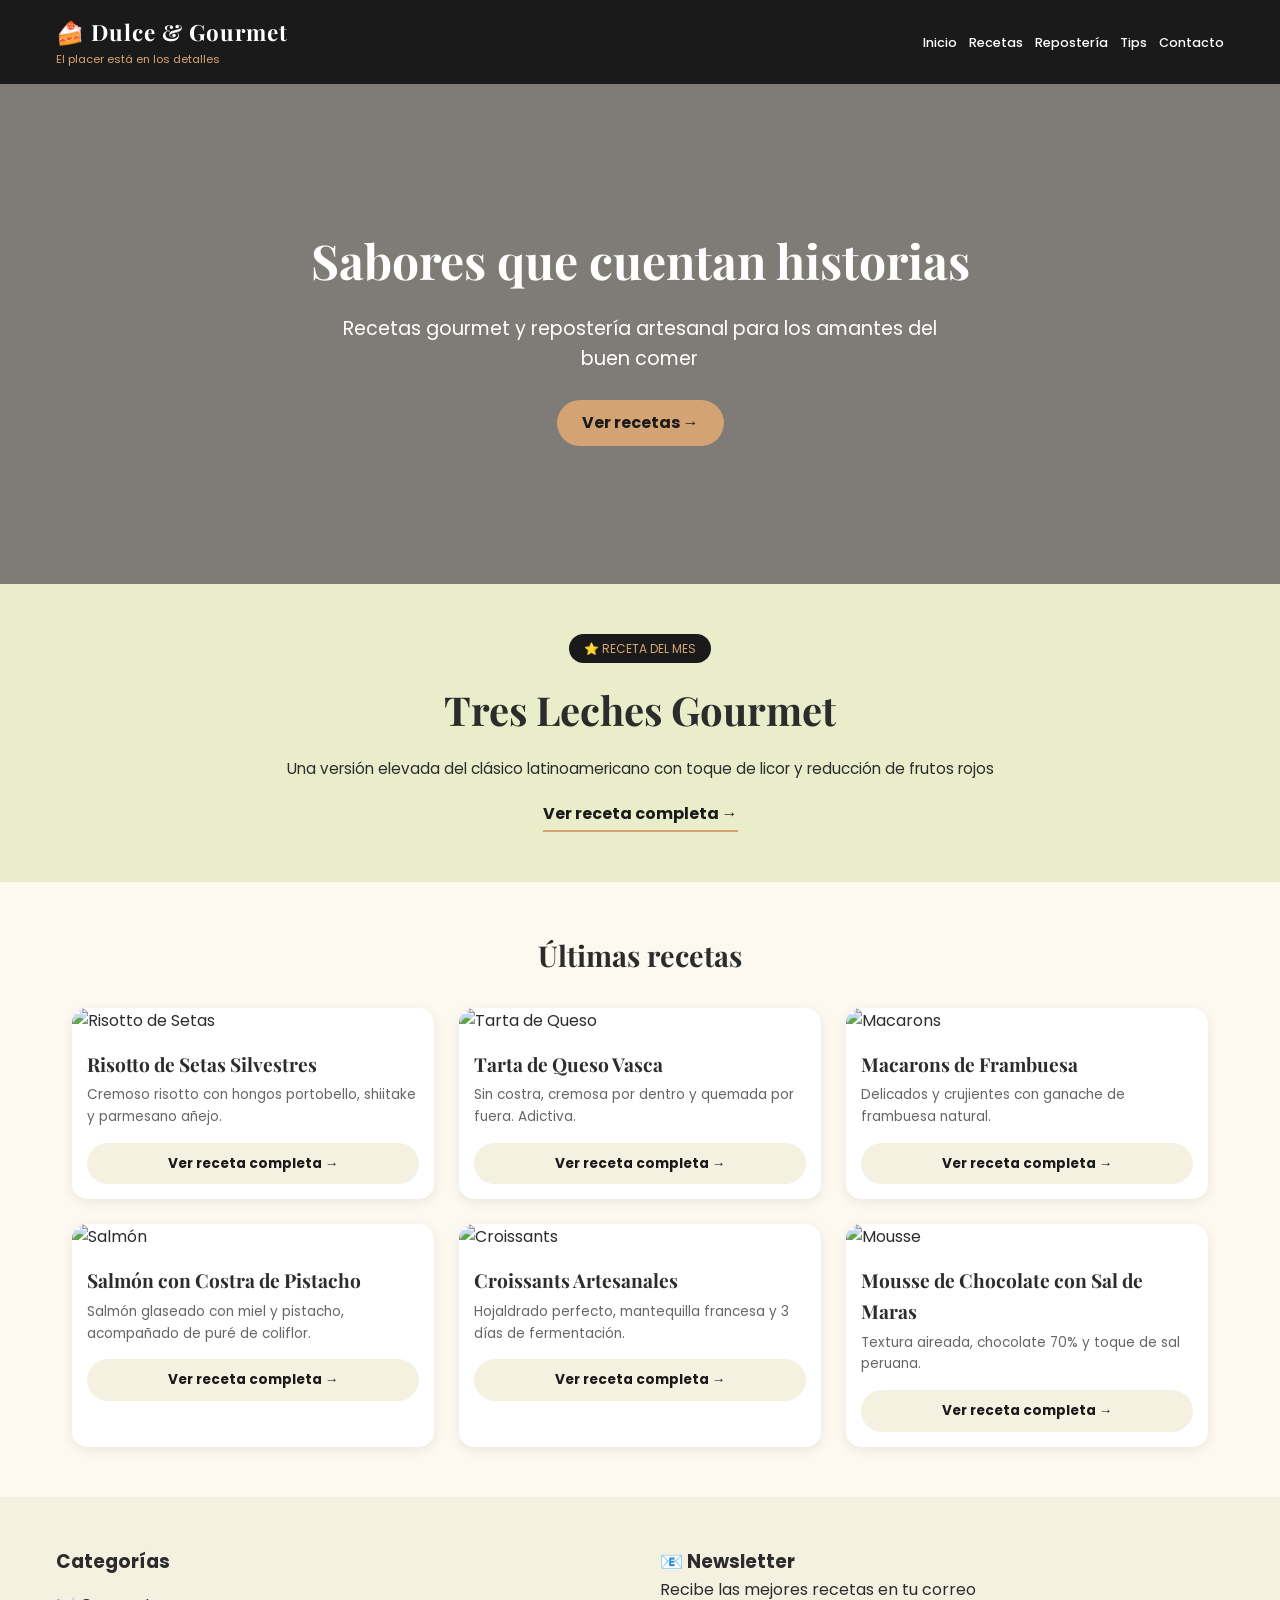
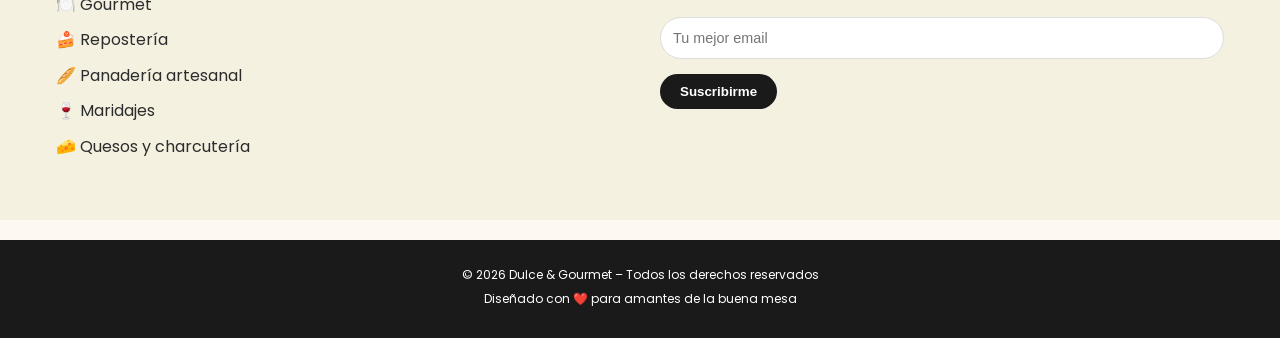
==== index.html @ e932279c "Add files via upload" ====
<!DOCTYPE html>
<html lang="es">
<head>
    <meta charset="UTF-8">
    <meta name="viewport" content="width=device-width, initial-scale=1.0, user-scalable=yes">
    <title>Dulce & Gourmet | Blog de cocina y repostería</title>
    <link rel="stylesheet" href="estilo.css">
    <link href="https://fonts.googleapis.com/css2?family=Playfair+Display:wght@400;700;900&family=Poppins:wght@300;400;500;600&display=swap" rel="stylesheet">
</head>
<body>

    <header>
        <div class="container">
            <div class="logo">
                <h1>🍰 Dulce & Gourmet</h1>
                <p>El placer está en los detalles</p>
            </div>
            <nav>
                <ul>
                    <li><a href="index.html">Inicio</a></li>
                    <li><a href="Secundarioas/recetas.html">Recetas</a></li>
                    <li><a href="Secundarioas/reposteria.html">Repostería</a></li>
                    <li><a href="Secundarioas/Tips.html">Tips</a></li>
                    <li><a href="Secundarioas/contacto.html">Contacto</a></li>
                </ul>
            </nav>
        </div>
    </header>

    <section class="hero">
        <div class="hero-content">
            <h2>Sabores que cuentan historias</h2>
            <p>Recetas gourmet y repostería artesanal para los amantes del buen comer</p>
            <a href="Secundarioas/recetas.html" class="btn">Ver recetas →</a>
        </div>
    </section>

    <section class="destacado">
        <div class="container">
            <span class="etiqueta">⭐ Receta del mes</span>
            <h2>Tres Leches Gourmet</h2>
            <p>Una versión elevada del clásico latinoamericano con toque de licor y reducción de frutos rojos</p>
            <a href="tarjeta1.html" class="btn-secundario">Ver receta completa →</a>
        </div>
    </section>

    <section class="recetas">
        <div class="container">
            <h2 class="section-title">Últimas recetas</h2>
            <div class="grid">
                
                <div class="tarjeta">
                    <img src="https://images.unsplash.com/photo-1476124369491-e7addf5db371?ixlib=rb-4.0.3&auto=format&fit=crop&w=800&q=80" alt="Risotto de Setas">
                    <h3>Risotto de Setas Silvestres</h3>
                    <p>Cremoso risotto con hongos portobello, shiitake y parmesano añejo.</p>
                    <a href="tarjeta1.html" class="btn-receta">Ver receta completa →</a>
                </div>

                <div class="tarjeta">
                    <img src="https://images.unsplash.com/photo-1578985545062-69928b1b958e?ixlib=rb-4.0.3&auto=format&fit=crop&w=800&q=80" alt="Tarta de Queso">
                    <h3>Tarta de Queso Vasca</h3>
                    <p>Sin costra, cremosa por dentro y quemada por fuera. Adictiva.</p>
                    <a href="tarjeta2.html" class="btn-receta">Ver receta completa →</a>
                </div>

                <div class="tarjeta">
                    <img src="https://images.unsplash.com/photo-1569864358642-9d1684040d43?ixlib=rb-4.0.3&auto=format&fit=crop&w=800&q=80" alt="Macarons">
                    <h3>Macarons de Frambuesa</h3>
                    <p>Delicados y crujientes con ganache de frambuesa natural.</p>
                    <a href="tarjeta3.html" class="btn-receta">Ver receta completa →</a>
                </div>

                <div class="tarjeta">
                    <img src="https://images.unsplash.com/photo-1519708227418-c8fd9a32b7a2?ixlib=rb-4.0.3&auto=format&fit=crop&w=800&q=80" alt="Salmón">
                    <h3>Salmón con Costra de Pistacho</h3>
                    <p>Salmón glaseado con miel y pistacho, acompañado de puré de coliflor.</p>
                    <a href="tarjeta4.html" class="btn-receta">Ver receta completa →</a>
                </div>

                <div class="tarjeta">
                    <img src="https://images.unsplash.com/photo-1555507036-ab1f4038808a?ixlib=rb-4.0.3&auto=format&fit=crop&w=800&q=80" alt="Croissants">
                    <h3>Croissants Artesanales</h3>
                    <p>Hojaldrado perfecto, mantequilla francesa y 3 días de fermentación.</p>
                    <a href="tarjeta5.html" class="btn-receta">Ver receta completa →</a>
                </div>

                <div class="tarjeta">
                    <img src="https://images.unsplash.com/photo-1511381939415-e44015466834?ixlib=rb-4.0.3&auto=format&fit=crop&w=800&q=80" alt="Mousse">
                    <h3>Mousse de Chocolate con Sal de Maras</h3>
                    <p>Textura aireada, chocolate 70% y toque de sal peruana.</p>
                    <a href="tarjeta6.html" class="btn-receta">Ver receta completa →</a>
                </div>

            </div>
        </div>
    </section>

    <section class="sidebar-section">
        <div class="container sidebar-container">
            <div class="categorias">
                <h3>Categorías</h3>
                <ul>
                    <li><a href="#">🍽️ Gourmet</a></li>
                    <li><a href="#">🍰 Repostería</a></li>
                    <li><a href="#">🥖 Panadería artesanal</a></li>
                    <li><a href="#">🍷 Maridajes</a></li>
                    <li><a href="#">🧀 Quesos y charcutería</a></li>
                </ul>
            </div>
            <div class="newsletter">
                <h3>📧 Newsletter</h3>
                <p>Recibe las mejores recetas en tu correo</p>
                <form id="formNewsletter">
                    <input type="email" placeholder="Tu mejor email" required>
                    <button type="submit">Suscribirme</button>
                </form>
                <p id="mensajeNewsletter" class="mensaje"></p>
            </div>
        </div>
    </section>

    <footer>
        <div class="container">
            <p>© 2026 Dulce & Gourmet – Todos los derechos reservados</p>
            <p>Diseñado con ❤️ para amantes de la buena mesa</p>
        </div>
    </footer>

    <script>
        const form = document.getElementById('formNewsletter');
        const mensaje = document.getElementById('mensajeNewsletter');
        
        if (form) {
            form.addEventListener('submit', function(e) {
                e.preventDefault();
                const email = form.querySelector('input[type="email"]').value;
                mensaje.innerHTML = `✅ ¡Gracias! Enviaremos las recetas a ${email}`;
                mensaje.style.color = 'green';
                form.reset();
                setTimeout(() => {
                    mensaje.innerHTML = '';
                }, 3000);
            });
        }
    </script>
</body>
</html>
---- estilo.css ----
/* ===== RESET Y BASE ===== */
* {
    margin: 0;
    padding: 0;
    box-sizing: border-box;
}

body {
    font-family: 'Poppins', sans-serif;
    background-color: #fef9f0;
    color: #2c2c2c;
    line-height: 1.6;
    overflow-x: hidden;
}

.container {
    width: 100%;
    max-width: 1200px;
    margin: 0 auto;
    padding: 0 16px;
}

/* ===== HEADER (arreglado para móvil) ===== */
header {
    background: #1a1a1a;
    color: white;
    padding: 15px 0;
    width: 100%;
    position: sticky;
    top: 0;
    z-index: 100;
}

header .container {
    display: flex;
    justify-content: space-between;
    align-items: center;
    flex-wrap: wrap;
}

.logo {
    text-align: left;
}

.logo h1 {
    font-family: 'Playfair Display', serif;
    font-size: 1.4rem;
    letter-spacing: 1px;
}

.logo p {
    font-size: 0.7rem;
    color: #d4a373;
}

/* Navegación - versión móvil primero */
nav {
    width: auto;
}

nav ul {
    display: flex;
    list-style: none;
    gap: 12px;
    flex-wrap: wrap;
    justify-content: flex-end;
}

nav ul li a {
    color: white;
    text-decoration: none;
    font-size: 0.8rem;
    font-weight: 500;
    padding: 5px 0;
    transition: color 0.3s;
    white-space: nowrap;
}

nav ul li a:hover {
    color: #d4a373;
}

/* ===== RESPONSIVE HEADER (pantallas pequeñas) ===== */
@media (max-width: 600px) {
    header .container {
        flex-direction: column;
        text-align: center;
        gap: 10px;
    }
    
    .logo {
        text-align: center;
    }
    
    nav ul {
        justify-content: center;
        gap: 10px;
    }
    
    nav ul li a {
        font-size: 0.75rem;
        white-space: nowrap;
    }
}

@media (max-width: 450px) {
    nav ul {
        gap: 8px;
    }
    
    nav ul li a {
        font-size: 0.7rem;
    }
}

/* ===== HERO (imagen que NO se corta) ===== */
.hero {
    background: linear-gradient(rgba(0,0,0,0.5), rgba(0,0,0,0.5)), url('https://images.unsplash.com/photo-1555244162-803834f70033?ixlib=rb-4.0.3&auto=format&fit=crop&w=2070&q=80');
    background-size: cover;
    background-position: center;
    background-repeat: no-repeat;
    min-height: 400px;
    display: flex;
    align-items: center;
    justify-content: center;
    text-align: center;
    color: white;
    padding: 40px 20px;
}

.hero-content h2 {
    font-family: 'Playfair Display', serif;
    font-size: 1.8rem;
    margin-bottom: 15px;
}

.hero-content p {
    font-size: 1rem;
    margin-bottom: 25px;
    max-width: 90%;
    margin-left: auto;
    margin-right: auto;
}

.btn {
    background-color: #d4a373;
    color: #1a1a1a;
    padding: 10px 25px;
    text-decoration: none;
    font-weight: bold;
    border-radius: 30px;
    transition: background 0.3s;
    display: inline-block;
}

.btn:hover {
    background-color: #b88352;
    color: white;
}

@media (min-width: 768px) {
    .hero {
        min-height: 500px;
    }
    
    .hero-content h2 {
        font-size: 3rem;
    }
    
    .hero-content p {
        font-size: 1.2rem;
    }
}

/* ===== SECCIÓN DESTACADA ===== */
.destacado {
    background: #e9edc9;
    padding: 50px 20px;
    text-align: center;
}

.etiqueta {
    background: #1a1a1a;
    color: #d4a373;
    padding: 5px 15px;
    border-radius: 20px;
    font-size: 0.75rem;
    text-transform: uppercase;
    display: inline-block;
}

.destacado h2 {
    font-family: 'Playfair Display', serif;
    font-size: 1.8rem;
    margin: 15px 0;
}

.destacado p {
    font-size: 0.95rem;
    max-width: 90%;
    margin-left: auto;
    margin-right: auto;
}

.btn-secundario {
    display: inline-block;
    margin-top: 20px;
    color: #1a1a1a;
    text-decoration: none;
    font-weight: bold;
    border-bottom: 2px solid #d4a373;
    padding-bottom: 3px;
}

@media (min-width: 768px) {
    .destacado h2 {
        font-size: 2.5rem;
    }
}

/* ===== GRID DE RECETAS ===== */
.recetas {
    padding: 50px 0;
}

.section-title {
    text-align: center;
    font-family: 'Playfair Display', serif;
    font-size: 1.8rem;
    margin-bottom: 30px;
}

.grid {
    display: grid;
    grid-template-columns: 1fr;
    gap: 25px;
    padding: 0 16px;
}

@media (min-width: 640px) {
    .grid {
        grid-template-columns: repeat(2, 1fr);
    }
}

@media (min-width: 1024px) {
    .grid {
        grid-template-columns: repeat(3, 1fr);
    }
}

.tarjeta {
    background: white;
    border-radius: 15px;
    overflow: hidden;
    box-shadow: 0 3px 12px rgba(0,0,0,0.08);
    transition: transform 0.2s;
}

.tarjeta:hover {
    transform: translateY(-5px);
}

.tarjeta img {
    width: 100%;
    height: 180px;
    object-fit: cover;
}

.tarjeta h3 {
    font-family: 'Playfair Display', serif;
    font-size: 1.2rem;
    padding: 15px 15px 5px;
}

.tarjeta p {
    padding: 0 15px;
    font-size: 0.85rem;
    color: #666;
}

.btn-receta {
    display: block;
    margin: 15px;
    text-align: center;
    background: #f4f1e1;
    padding: 10px;
    text-decoration: none;
    color: #1a1a1a;
    border-radius: 25px;
    font-weight: bold;
    font-size: 0.85rem;
    transition: background 0.2s;
}

.btn-receta:hover {
    background: #e9edc9;
}

/* ===== SIDEBAR ===== */
.sidebar-section {
    background: #f4f1e1;
    padding: 50px 0;
}

.sidebar-container {
    display: grid;
    grid-template-columns: 1fr;
    gap: 35px;
    padding: 0 16px;
}

@media (min-width: 768px) {
    .sidebar-container {
        grid-template-columns: 1fr 1fr;
        gap: 40px;
    }
}

.categorias ul {
    list-style: none;
    margin-top: 15px;
}

.categorias li {
    margin-bottom: 10px;
}

.categorias a {
    text-decoration: none;
    color: #2c2c2c;
    transition: color 0.3s;
}

.categorias a:hover {
    color: #d4a373;
}

.newsletter input {
    width: 100%;
    padding: 12px;
    margin: 15px 0;
    border: 1px solid #ddd;
    border-radius: 25px;
    font-size: 0.9rem;
}

.newsletter button {
    background: #1a1a1a;
    color: white;
    padding: 10px 20px;
    border: none;
    border-radius: 25px;
    cursor: pointer;
    font-weight: bold;
    width: 100%;
}

@media (min-width: 480px) {
    .newsletter button {
        width: auto;
    }
}

.mensaje {
    margin-top: 10px;
    font-size: 0.8rem;
}

/* ===== PÁGINA DE RECETA INDIVIDUAL ===== */
.receta-container {
    padding: 40px 0;
    background: #fef9f0;
}

.receta-wrapper {
    max-width: 800px;
    margin: 0 auto;
    background: white;
    padding: 25px;
    border-radius: 20px;
    box-shadow: 0 5px 20px rgba(0,0,0,0.05);
}

@media (min-width: 768px) {
    .receta-wrapper {
        padding: 40px;
    }
}

.btn-volver {
    display: inline-block;
    margin-bottom: 20px;
    color: #d4a373;
    text-decoration: none;
    font-weight: 500;
    font-size: 0.9rem;
}

.btn-volver:hover {
    text-decoration: underline;
}

.receta-titulo {
    font-family: 'Playfair Display', serif;
    font-size: 1.8rem;
    margin-bottom: 20px;
    color: #1a1a1a;
    text-align: center;
}

@media (min-width: 768px) {
    .receta-titulo {
        font-size: 2.5rem;
        text-align: left;
    }
}

.receta-imagen {
    width: 100%;
    border-radius: 15px;
    margin-bottom: 25px;
    height: auto;
    max-height: 350px;
    object-fit: cover;
}

.receta-meta {
    display: flex;
    flex-direction: column;
    gap: 10px;
    margin-bottom: 30px;
    padding-bottom: 20px;
    border-bottom: 1px solid #eee;
}

@media (min-width: 600px) {
    .receta-meta {
        flex-direction: row;
        gap: 20px;
    }
}

.meta-item {
    background: #f4f1e1;
    padding: 6px 12px;
    border-radius: 20px;
    font-size: 0.8rem;
    text-align: center;
}

.receta-ingredientes h2,
.receta-preparacion h2 {
    font-family: 'Playfair Display', serif;
    font-size: 1.5rem;
    margin: 25px 0 15px;
    color: #1a1a1a;
}

.receta-ingredientes ul {
    list-style: none;
    padding-left: 0;
}

.receta-ingredientes li {
    padding: 8px 0;
    border-bottom: 1px dashed #eee;
}

.receta-preparacion ol {
    padding-left: 20px;
}

.receta-preparacion li {
    margin-bottom: 12px;
    line-height: 1.6;
}

.receta-consejo {
    background: #f4f1e1;
    padding: 18px;
    border-radius: 15px;
    margin: 30px 0 20px;
}

.receta-consejo h3 {
    margin-bottom: 10px;
    color: #1a1a1a;
}

/* ===== PÁGINAS SECUNDARIAS ===== */
.page-header {
    background: linear-gradient(135deg, #1a1a1a 0%, #2c2c2c 100%);
    color: white;
    text-align: center;
    padding: 40px 20px;
}

.page-header h1 {
    font-family: 'Playfair Display', serif;
    font-size: 1.8rem;
    margin-bottom: 10px;
}

.page-header p {
    font-size: 0.9rem;
    opacity: 0.9;
}

@media (min-width: 768px) {
    .page-header {
        padding: 60px 20px;
    }
    
    .page-header h1 {
        font-size: 2.5rem;
    }
}

/* ===== TIPS ===== */
.tips-container {
    padding: 50px 0;
    background: #fef9f0;
}

.tip-card {
    background: white;
    border-radius: 15px;
    padding: 20px;
    margin: 0 16px 20px 16px;
    box-shadow: 0 3px 10px rgba(0,0,0,0.05);
    border-left: 4px solid #d4a373;
}

.tip-card h3 {
    font-family: 'Playfair Display', serif;
    font-size: 1.1rem;
    margin-bottom: 10px;
    color: #1a1a1a;
}

.tip-card p {
    font-size: 0.85rem;
}

@media (min-width: 768px) {
    .tip-card {
        margin: 0 auto 25px auto;
        max-width: 800px;
    }
}

/* ===== CONTACTO ===== */
.contacto-container {
    padding: 40px 0;
    background: #fef9f0;
}

.contacto-wrapper {
    display: grid;
    grid-template-columns: 1fr;
    gap: 35px;
    background: white;
    padding: 25px;
    border-radius: 20px;
    box-shadow: 0 5px 20px rgba(0,0,0,0.05);
    margin: 0 16px;
}

@media (min-width: 768px) {
    .contacto-wrapper {
        grid-template-columns: 1fr 1fr;
        gap: 50px;
        padding: 40px;
        margin: 0 auto;
        max-width: 1000px;
    }
}

.contacto-info p {
    margin-bottom: 12px;
    font-size: 0.9rem;
}

.contacto-info h3, .contacto-form h3 {
    font-family: 'Playfair Display', serif;
    margin-bottom: 20px;
    color: #1a1a1a;
}

.redes-sociales {
    margin-top: 25px;
    padding-top: 15px;
    border-top: 1px solid #eee;
}

.form-group {
    margin-bottom: 18px;
}

.form-group label {
    display: block;
    margin-bottom: 6px;
    font-weight: 500;
    font-size: 0.9rem;
}

.form-group input,
.form-group select,
.form-group textarea {
    width: 100%;
    padding: 10px;
    border: 1px solid #ddd;
    border-radius: 10px;
    font-family: 'Poppins', sans-serif;
    font-size: 0.9rem;
}

.form-group input:focus,
.form-group select:focus,
.form-group textarea:focus {
    outline: none;
    border-color: #d4a373;
}

.btn-enviar {
    background: #1a1a1a;
    color: white;
    padding: 12px 20px;
    border: none;
    border-radius: 30px;
    font-weight: bold;
    cursor: pointer;
    transition: background 0.3s;
    width: 100%;
}

@media (min-width: 480px) {
    .btn-enviar {
        width: auto;
    }
}

.btn-enviar:hover {
    background: #d4a373;
}

.mensaje-confirmacion {
    margin-top: 15px;
    font-size: 0.85rem;
}

/* ===== FOOTER ===== */
footer {
    background: #1a1a1a;
    color: white;
    text-align: center;
    padding: 25px 16px;
    margin-top: 20px;
}

footer p {
    font-size: 0.75rem;
    margin-bottom: 5px;
}
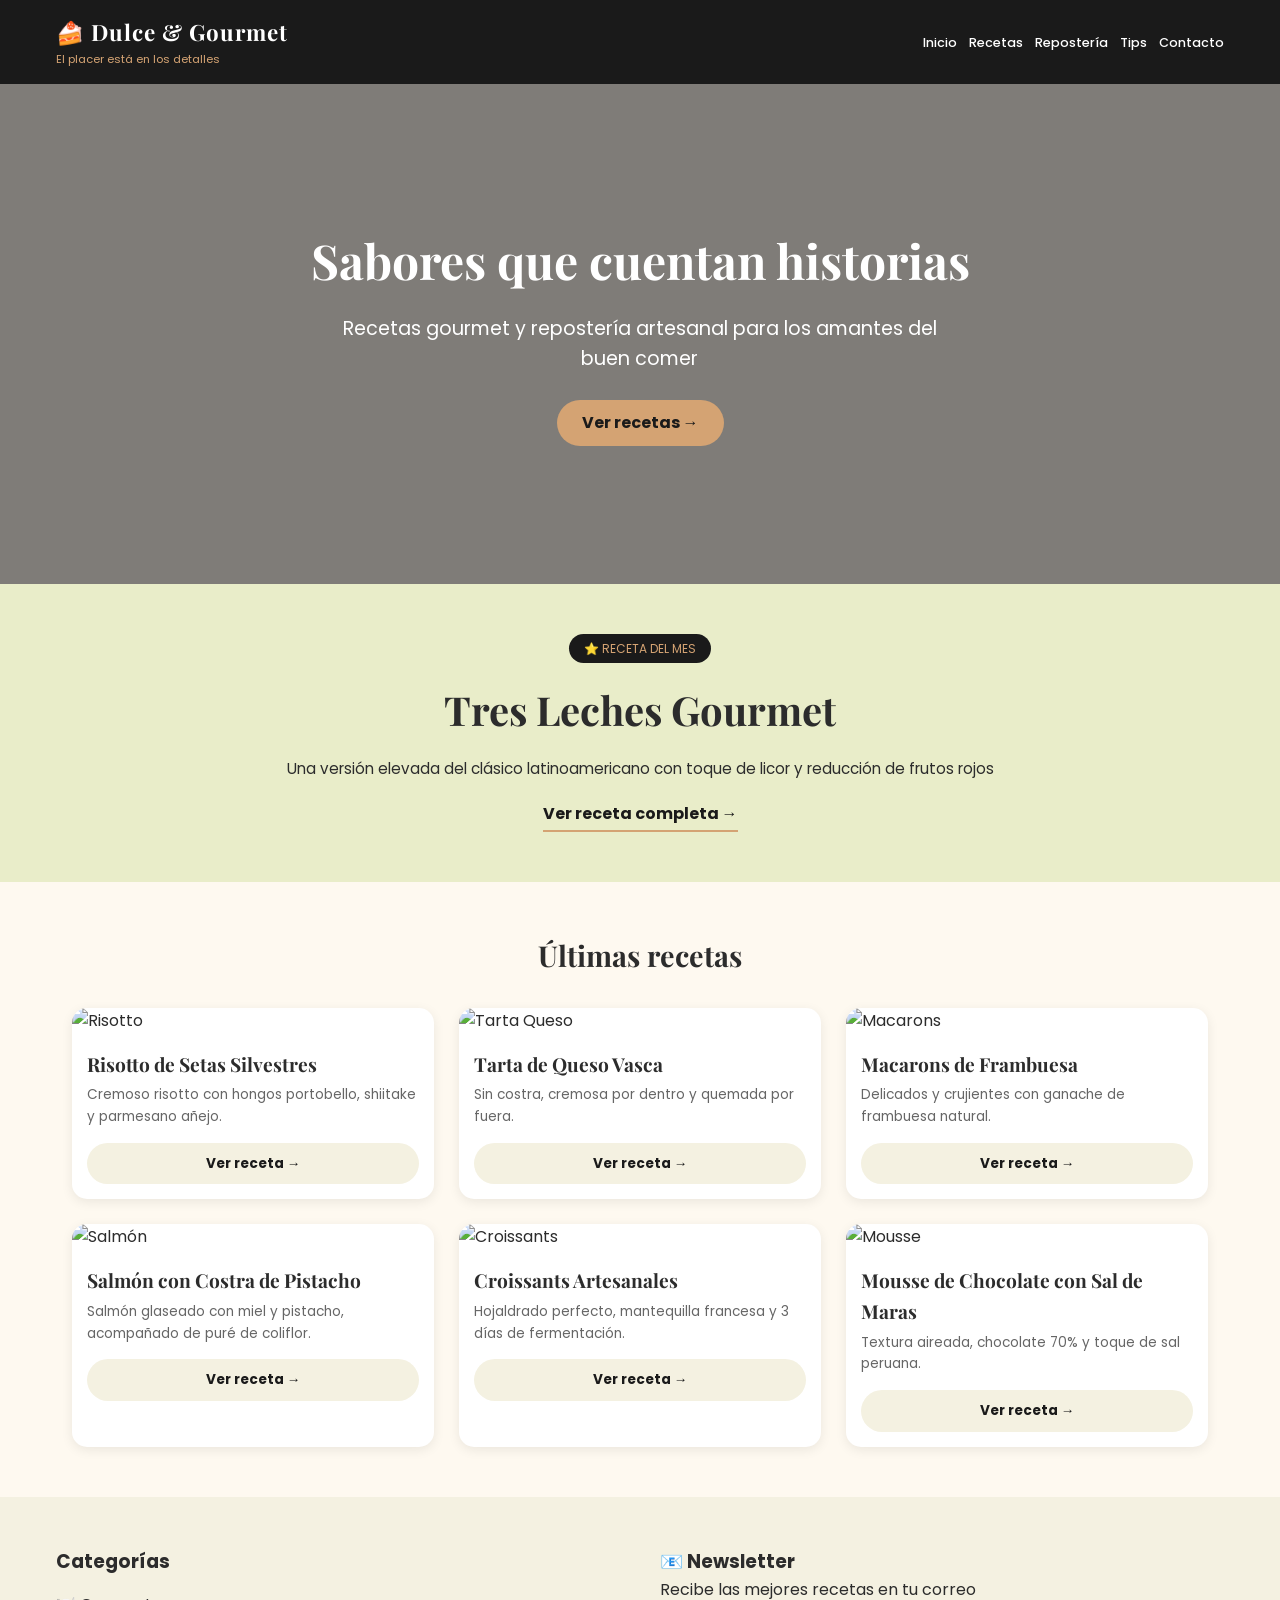
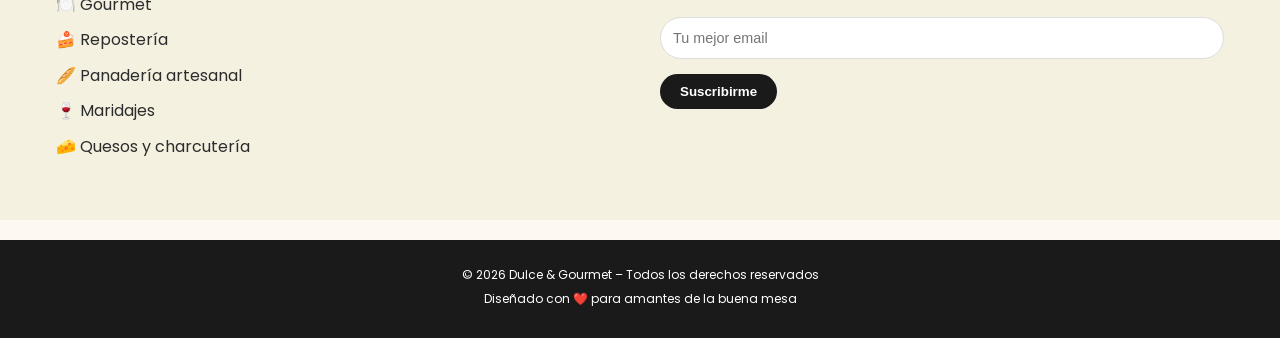
==== commit 8acb15aa: "Update index.html" ====
--- a/index.html
+++ b/index.html
@@ -48,49 +48,42 @@
         <div class="container">
             <h2 class="section-title">Últimas recetas</h2>
             <div class="grid">
-                
                 <div class="tarjeta">
-                    <img src="https://images.unsplash.com/photo-1476124369491-e7addf5db371?ixlib=rb-4.0.3&auto=format&fit=crop&w=800&q=80" alt="Risotto de Setas">
+                    <img src="https://images.unsplash.com/photo-1476124369491-e7addf5db371?ixlib=rb-4.0.3&auto=format&fit=crop&w=800&q=80" alt="Risotto">
                     <h3>Risotto de Setas Silvestres</h3>
                     <p>Cremoso risotto con hongos portobello, shiitake y parmesano añejo.</p>
-                    <a href="tarjeta1.html" class="btn-receta">Ver receta completa →</a>
+                    <a href="tarjeta1.html" class="btn-receta">Ver receta →</a>
                 </div>
-
                 <div class="tarjeta">
-                    <img src="https://images.unsplash.com/photo-1578985545062-69928b1b958e?ixlib=rb-4.0.3&auto=format&fit=crop&w=800&q=80" alt="Tarta de Queso">
+                    <img src="https://images.unsplash.com/photo-1578985545062-69928b1b958e?ixlib=rb-4.0.3&auto=format&fit=crop&w=800&q=80" alt="Tarta Queso">
                     <h3>Tarta de Queso Vasca</h3>
-                    <p>Sin costra, cremosa por dentro y quemada por fuera. Adictiva.</p>
-                    <a href="tarjeta2.html" class="btn-receta">Ver receta completa →</a>
+                    <p>Sin costra, cremosa por dentro y quemada por fuera.</p>
+                    <a href="tarjeta2.html" class="btn-receta">Ver receta →</a>
                 </div>
-
                 <div class="tarjeta">
                     <img src="https://images.unsplash.com/photo-1569864358642-9d1684040d43?ixlib=rb-4.0.3&auto=format&fit=crop&w=800&q=80" alt="Macarons">
                     <h3>Macarons de Frambuesa</h3>
                     <p>Delicados y crujientes con ganache de frambuesa natural.</p>
-                    <a href="tarjeta3.html" class="btn-receta">Ver receta completa →</a>
+                    <a href="tarjeta3.html" class="btn-receta">Ver receta →</a>
                 </div>
-
                 <div class="tarjeta">
                     <img src="https://images.unsplash.com/photo-1519708227418-c8fd9a32b7a2?ixlib=rb-4.0.3&auto=format&fit=crop&w=800&q=80" alt="Salmón">
                     <h3>Salmón con Costra de Pistacho</h3>
                     <p>Salmón glaseado con miel y pistacho, acompañado de puré de coliflor.</p>
-                    <a href="tarjeta4.html" class="btn-receta">Ver receta completa →</a>
+                    <a href="tarjeta4.html" class="btn-receta">Ver receta →</a>
                 </div>
-
                 <div class="tarjeta">
                     <img src="https://images.unsplash.com/photo-1555507036-ab1f4038808a?ixlib=rb-4.0.3&auto=format&fit=crop&w=800&q=80" alt="Croissants">
                     <h3>Croissants Artesanales</h3>
                     <p>Hojaldrado perfecto, mantequilla francesa y 3 días de fermentación.</p>
-                    <a href="tarjeta5.html" class="btn-receta">Ver receta completa →</a>
+                    <a href="tarjeta5.html" class="btn-receta">Ver receta →</a>
                 </div>
-
                 <div class="tarjeta">
                     <img src="https://images.unsplash.com/photo-1511381939415-e44015466834?ixlib=rb-4.0.3&auto=format&fit=crop&w=800&q=80" alt="Mousse">
                     <h3>Mousse de Chocolate con Sal de Maras</h3>
                     <p>Textura aireada, chocolate 70% y toque de sal peruana.</p>
-                    <a href="tarjeta6.html" class="btn-receta">Ver receta completa →</a>
+                    <a href="tarjeta6.html" class="btn-receta">Ver receta →</a>
                 </div>
-
             </div>
         </div>
     </section>
@@ -129,7 +122,6 @@
     <script>
         const form = document.getElementById('formNewsletter');
         const mensaje = document.getElementById('mensajeNewsletter');
-        
         if (form) {
             form.addEventListener('submit', function(e) {
                 e.preventDefault();
@@ -137,11 +129,9 @@
                 mensaje.innerHTML = `✅ ¡Gracias! Enviaremos las recetas a ${email}`;
                 mensaje.style.color = 'green';
                 form.reset();
-                setTimeout(() => {
-                    mensaje.innerHTML = '';
-                }, 3000);
+                setTimeout(() => { mensaje.innerHTML = ''; }, 3000);
             });
         }
     </script>
 </body>
-</html>+</html>
